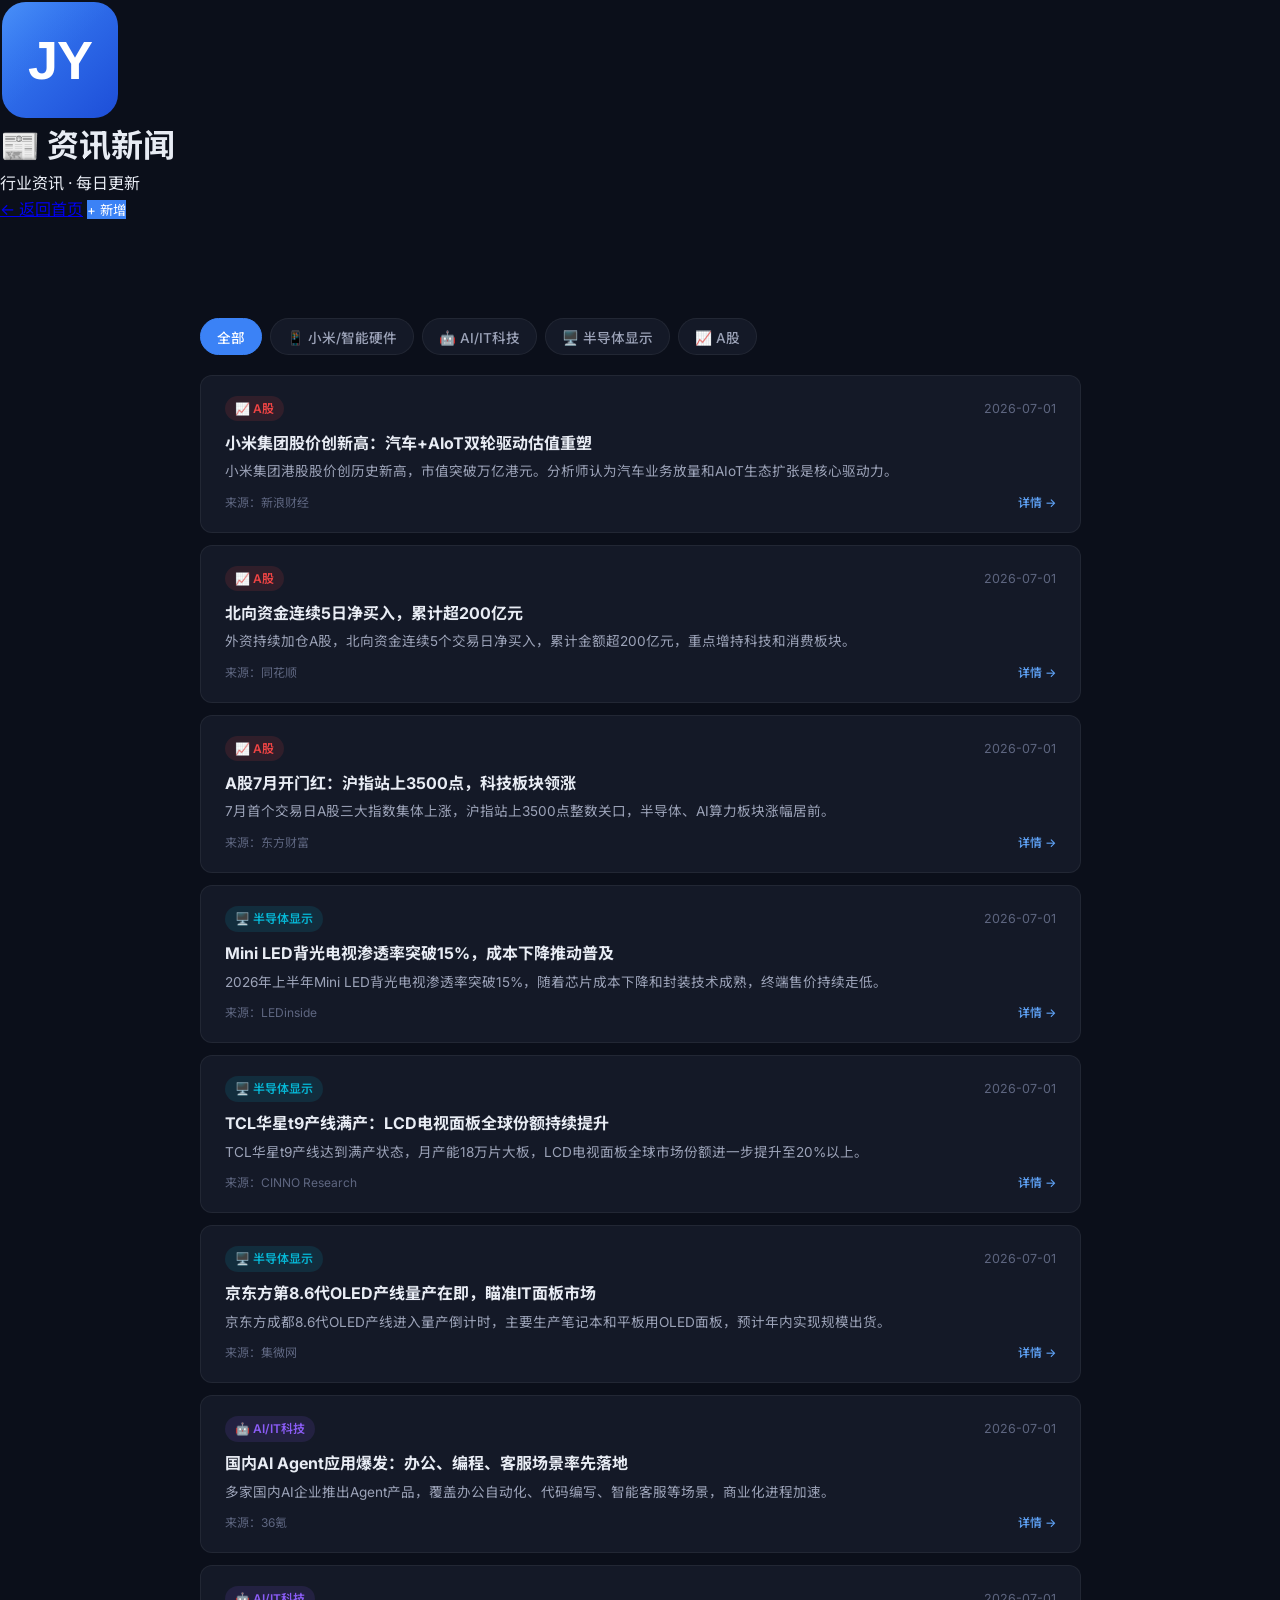
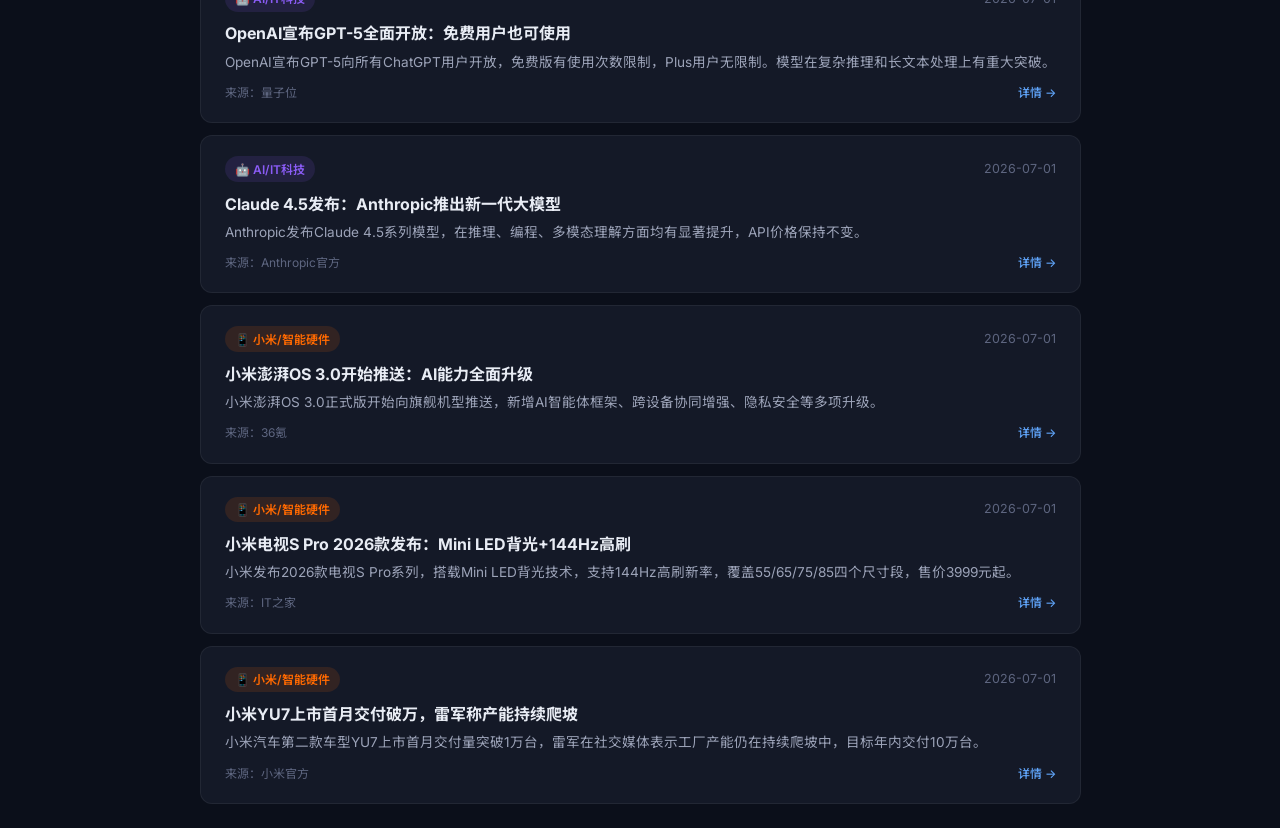
==== pages/news.html @ b3dff403 "替换工作复盘为资讯新闻：小米/智能硬件、AI/IT科技、半导体显示、A股 四板块 - 新增 js/data/news.js（4板块12条初始资讯） - 新增 pages/news.html（全部资讯页" ====
<!DOCTYPE html>
<html lang="zh-CN">
<head>
  <meta charset="UTF-8">
  <meta name="viewport" content="width=device-width, initial-scale=1.0">
  <title>资讯新闻 - 全部记录</title>
  <link rel="stylesheet" href="../css/style.css">
  <link rel="preconnect" href="https://fonts.googleapis.com">
  <link rel="preconnect" href="https://fonts.gstatic.com" crossorigin>
  <link href="https://fonts.googleapis.com/css2?family=Inter:wght@300;400;500;600;700;800&family=Noto+Sans+SC:wght@300;400;500;600;700&display=swap" rel="stylesheet">
  <link rel="shortcut icon" href="../assets/favicon.png">
  <link rel="icon" type="image/png" href="../assets/favicon-16.png" sizes="16x16">
  <link rel="icon" type="image/png" href="../assets/favicon.png" sizes="32x32">
  <link rel="icon" type="image/svg+xml" href="../assets/logo.svg">
</head>
<body>
  <!-- 顶部栏 -->
  <header class="top-bar">
    <div class="top-bar-inner">
      <div class="top-bar-left">
        <a href="../index.html" style="text-decoration:none;display:flex;"><img src="../assets/logo.svg" alt="JY" class="top-bar-avatar"></a>
        <div class="top-bar-info">
          <h1 class="top-bar-name">📰 资讯新闻</h1>
          <p class="top-bar-tagline">行业资讯 · 每日更新</p>
        </div>
      </div>
      <nav class="top-bar-nav">
        <a href="../index.html" class="top-nav-link">← 返回首页</a>
        <button class="top-nav-link" id="addBtn" style="background:var(--primary);color:white;border:none;cursor:pointer;font-family:var(--font-sans);">+ 新增</button>
      </nav>
    </div>
  </header>

  <!-- 主内容 -->
  <main class="news-page">
    <!-- 分类 Tab -->
    <div class="news-tabs" id="newsTabs"></div>
    <!-- 新闻列表 -->
    <div class="news-list-full" id="newsListFull"></div>
  </main>

  <!-- 新增模态框 -->
  <div class="modal-overlay" id="formOverlay">
    <div class="modal" id="formModal">
      <button class="modal-close" id="formClose">&times;</button>
      <div class="modal-header">
        <span class="modal-icon">📰</span>
        <h2 class="modal-title" id="formTitle">新增资讯</h2>
      </div>
      <div class="news-form">
        <div class="form-row">
          <div class="form-group form-group-half">
            <label class="form-label">分类</label>
            <select class="form-input" id="formCategory"></select>
          </div>
          <div class="form-group form-group-half">
            <label class="form-label">日期</label>
            <input type="date" class="form-input" id="formDate">
          </div>
        </div>
        <div class="form-group">
          <label class="form-label">标题</label>
          <input type="text" class="form-input" id="formNewsTitle" placeholder="输入新闻标题">
        </div>
        <div class="form-group">
          <label class="form-label">摘要</label>
          <textarea class="form-textarea" id="formSummary" rows="4" placeholder="输入新闻摘要..."></textarea>
        </div>
        <div class="form-row">
          <div class="form-group form-group-half">
            <label class="form-label">来源</label>
            <input type="text" class="form-input" id="formSource" placeholder="如：36氪、东方财富">
          </div>
          <div class="form-group form-group-half">
            <label class="form-label">原文链接（可选）</label>
            <input type="text" class="form-input" id="formLink" placeholder="https://...">
          </div>
        </div>
        <div class="form-actions">
          <button class="btn-outline-dark" id="formCancel">取消</button>
          <button class="btn-primary-dark" id="formSave">保存</button>
        </div>
      </div>
    </div>
  </div>

  <script src="../js/data/news.js"></script>
  <script>
    const STORAGE_KEY = 'news_user_entries';
    let currentTab = 'all';

    function getUserNews() {
      try { return JSON.parse(localStorage.getItem(STORAGE_KEY)) || []; }
      catch { return []; }
    }

    function saveUserNews(entries) {
      localStorage.setItem(STORAGE_KEY, JSON.stringify(entries));
    }

    function getAllNews() {
      const userNews = getUserNews();
      const deletedIds = new Set(userNews.filter(e => e._deleted).map(e => e.id));
      const validUser = userNews.filter(e => !e._deleted);
      const presetIds = new Set(NEWS_DATA.news.map(e => e.id));
      const merged = [...validUser.filter(e => !presetIds.has(e.id)), ...NEWS_DATA.news.filter(e => !deletedIds.has(e.id))];
      merged.sort((a, b) => b.date.localeCompare(a.date) || b.id.localeCompare(a.id));
      return merged;
    }

    function getCategoryMap() {
      const map = {};
      NEWS_DATA.categories.forEach(cat => { map[cat.id] = cat; });
      return map;
    }

    function renderTabs() {
      const tabsEl = document.getElementById('newsTabs');
      const catMap = getCategoryMap();
      tabsEl.innerHTML = `
        <button class="news-tab active" data-tab="all">全部</button>
        ${NEWS_DATA.categories.map(cat => `
          <button class="news-tab" data-tab="${cat.id}">${cat.icon} ${cat.title}</button>
        `).join('')}
      `;

      tabsEl.querySelectorAll('.news-tab').forEach(tab => {
        tab.addEventListener('click', () => {
          tabsEl.querySelectorAll('.news-tab').forEach(t => t.classList.remove('active'));
          tab.classList.add('active');
          currentTab = tab.dataset.tab;
          renderList();
        });
      });
    }

    function renderList() {
      const allNews = getAllNews();
      const catMap = getCategoryMap();
      const filtered = currentTab === 'all' ? allNews : allNews.filter(n => n.category === currentTab);
      const listEl = document.getElementById('newsListFull');

      if (filtered.length === 0) {
        listEl.innerHTML = '<div style="text-align:center;padding:3rem;color:var(--text-muted);">暂无资讯</div>';
        return;
      }

      listEl.innerHTML = filtered.map(item => {
        const cat = catMap[item.category];
        return `
          <div class="news-card" data-id="${item.id}">
            <div class="news-card-header">
              <span class="news-card-badge" style="background:${cat.color}20;color:${cat.color}">${cat.icon} ${cat.title}</span>
              <span class="news-card-date">${item.date}</span>
            </div>
            <div class="news-card-title">${item.title}</div>
            <div class="news-card-summary">${item.summary}</div>
            <div class="news-card-footer">
              <span class="news-card-source">来源：${item.source}</span>
              ${item.link && item.link !== '#' ? `<a href="${item.link}" target="_blank" class="news-card-link" onclick="event.stopPropagation()">查看原文 ↗</a>` : ''}
              <span class="news-card-action">详情 →</span>
            </div>
          </div>
        `;
      }).join('');

      listEl.querySelectorAll('.news-card').forEach(card => {
        card.addEventListener('click', () => openDetail(card.dataset.id));
      });
    }

    function openDetail(id) {
      const allNews = getAllNews();
      const item = allNews.find(n => n.id === id);
      if (!item) return;
      const cat = getCategoryMap()[item.category];

      document.getElementById('detailTitle').textContent = item.title;
      document.getElementById('detailCategory').innerHTML = `<span class="news-card-badge" style="background:${cat.color}20;color:${cat.color}">${cat.icon} ${cat.title}</span>`;
      document.getElementById('detailDate').textContent = item.date;
      document.getElementById('detailSource').textContent = '来源：' + item.source;
      document.getElementById('detailSummary').textContent = item.summary;
      const linkEl = document.getElementById('detailLink');
      if (item.link && item.link !== '#') {
        linkEl.href = item.link;
        linkEl.style.display = 'inline-flex';
      } else {
        linkEl.style.display = 'none';
      }

      document.getElementById('detailOverlay').classList.add('active');
      document.body.style.overflow = 'hidden';
    }

    function closeDetail() {
      document.getElementById('detailOverlay').classList.remove('active');
      document.body.style.overflow = '';
    }

    // ============================================
    // 新增
    // ============================================
    function initForm() {
      const catSel = document.getElementById('formCategory');
      catSel.innerHTML = NEWS_DATA.categories.map(cat =>
        `<option value="${cat.id}">${cat.icon} ${cat.title}</option>`
      ).join('');

      const today = new Date().toISOString().split('T')[0];
      document.getElementById('formDate').value = today;
      document.getElementById('formNewsTitle').value = '';
      document.getElementById('formSummary').value = '';
      document.getElementById('formSource').value = '';
      document.getElementById('formLink').value = '';
    }

    function openForm() {
      initForm();
      document.getElementById('formOverlay').classList.add('active');
      document.body.style.overflow = 'hidden';
    }

    function closeForm() {
      document.getElementById('formOverlay').classList.remove('active');
      document.body.style.overflow = '';
    }

    function saveForm() {
      const category = document.getElementById('formCategory').value;
      const date = document.getElementById('formDate').value;
      const title = document.getElementById('formNewsTitle').value.trim();
      const summary = document.getElementById('formSummary').value.trim();
      const source = document.getElementById('formSource').value.trim();
      const link = document.getElementById('formLink').value.trim();

      if (!title) { alert('请输入标题'); return; }
      if (!date) { alert('请选择日期'); return; }

      const id = 'user-' + Date.now();
      const newEntry = { id, category, date, title, summary: summary || '暂无摘要', source: source || '未知', link: link || '#' };

      const userNews = getUserNews();
      userNews.push(newEntry);
      saveUserNews(userNews);
      closeForm();
      renderList();
    }

    // ============================================
    // 事件绑定
    // ============================================
    document.addEventListener('DOMContentLoaded', () => {
      renderTabs();
      renderList();

      document.getElementById('addBtn').addEventListener('click', openForm);
      document.getElementById('formClose').addEventListener('click', closeForm);
      document.getElementById('formCancel').addEventListener('click', closeForm);
      document.getElementById('formSave').addEventListener('click', saveForm);
      document.getElementById('detailClose').addEventListener('click', closeDetail);

      document.getElementById('formOverlay').addEventListener('click', (e) => {
        if (e.target.id === 'formOverlay') closeForm();
      });
      document.getElementById('detailOverlay').addEventListener('click', (e) => {
        if (e.target.id === 'detailOverlay') closeDetail();
      });

      document.addEventListener('keydown', (e) => {
        if (e.key === 'Escape') {
          if (document.getElementById('formOverlay').classList.contains('active')) closeForm();
          if (document.getElementById('detailOverlay').classList.contains('active')) closeDetail();
        }
      });
    });
  </script>

  <!-- 详情模态框 -->
  <div class="modal-overlay" id="detailOverlay">
    <div class="modal" id="detailModal">
      <button class="modal-close" id="detailClose">&times;</button>
      <div class="modal-header">
        <span class="modal-icon">📰</span>
        <h2 class="modal-title" id="detailTitle"></h2>
      </div>
      <div style="display:flex;align-items:center;gap:0.75rem;margin-bottom:1rem;padding-bottom:0.75rem;border-bottom:1px solid var(--border);">
        <span id="detailCategory"></span>
        <span id="detailDate" style="font-size:0.82rem;color:var(--text-muted);"></span>
        <span id="detailSource" style="font-size:0.82rem;color:var(--text-muted);margin-left:auto;"></span>
      </div>
      <div class="modal-body" id="detailSummary" style="font-size:0.92rem;line-height:1.8;color:var(--text-secondary);"></div>
      <div style="margin-top:1.25rem;padding-top:0.75rem;border-top:1px solid var(--border);">
        <a href="#" target="_blank" id="detailLink" class="btn-outline-dark" style="display:inline-flex;align-items:center;gap:0.3rem;text-decoration:none;">查看原文 ↗</a>
      </div>
    </div>
  </div>

  <style>
    .news-page {
      max-width: 1100px;
      margin: 0 auto;
      padding: 1.5rem;
      padding-top: calc(var(--top-bar-h, 72px) + 1.5rem);
    }

    /* 分类 Tab */
    .news-tabs {
      display: flex;
      gap: 0.5rem;
      margin-bottom: 1.25rem;
      flex-wrap: wrap;
    }

    .news-tab {
      padding: 0.45rem 1rem;
      font-size: 0.85rem;
      font-weight: 500;
      border: 1px solid var(--border);
      border-radius: 999px;
      background: var(--bg-card);
      color: var(--text-secondary);
      cursor: pointer;
      transition: var(--transition);
      font-family: var(--font-sans);
    }

    .news-tab:hover {
      border-color: var(--border-hover);
      color: var(--text);
    }

    .news-tab.active {
      background: var(--primary);
      color: white;
      border-color: var(--primary);
    }

    /* 新闻卡片列表 */
    .news-list-full {
      display: flex;
      flex-direction: column;
      gap: 0.75rem;
    }

    .news-card {
      background: var(--bg-card);
      border: 1px solid var(--border);
      border-radius: var(--radius);
      padding: 1.25rem 1.5rem;
      cursor: pointer;
      transition: var(--transition);
    }

    .news-card:hover {
      border-color: var(--border-hover);
      box-shadow: var(--shadow-md);
    }

    .news-card-header {
      display: flex;
      align-items: center;
      justify-content: space-between;
      margin-bottom: 0.6rem;
    }

    .news-card-badge {
      font-size: 0.75rem;
      font-weight: 600;
      padding: 0.2rem 0.65rem;
      border-radius: 999px;
    }

    .news-card-date {
      font-size: 0.78rem;
      color: var(--text-muted);
    }

    .news-card-title {
      font-size: 1rem;
      font-weight: 700;
      color: var(--text);
      margin-bottom: 0.4rem;
      line-height: 1.5;
    }

    .news-card-summary {
      font-size: 0.85rem;
      color: var(--text-secondary);
      line-height: 1.6;
      margin-bottom: 0.6rem;
    }

    .news-card-footer {
      display: flex;
      align-items: center;
      gap: 0.75rem;
    }

    .news-card-source {
      font-size: 0.75rem;
      color: var(--text-muted);
    }

    .news-card-link {
      font-size: 0.75rem;
      color: var(--primary-light);
      text-decoration: none;
    }

    .news-card-link:hover {
      text-decoration: underline;
    }

    .news-card-action {
      font-size: 0.75rem;
      color: var(--primary-light);
      font-weight: 500;
      margin-left: auto;
    }

    /* 表单 */
    .news-form {
      display: flex;
      flex-direction: column;
      gap: 1rem;
    }

    .form-row {
      display: flex;
      gap: 0.75rem;
    }

    .form-group-half { flex: 1; }

    .form-group {
      display: flex;
      flex-direction: column;
      gap: 0.35rem;
    }

    .form-label {
      font-size: 0.85rem;
      font-weight: 600;
      color: var(--text);
    }

    .form-input,
    .form-textarea {
      background: var(--bg-elevated);
      border: 1px solid var(--border);
      border-radius: var(--radius-sm);
      padding: 0.55rem 0.875rem;
      font-size: 0.88rem;
      color: var(--text);
      font-family: var(--font-sans);
      transition: var(--transition);
    }

    .form-input:focus,
    .form-textarea:focus {
      outline: none;
      border-color: var(--primary);
      box-shadow: 0 0 0 2px var(--primary-50);
    }

    .form-textarea {
      resize: vertical;
      line-height: 1.6;
    }

    .form-actions {
      display: flex;
      gap: 0.75rem;
      justify-content: flex-end;
      padding-top: 0.5rem;
    }

    .btn-outline-dark {
      padding: 0.5rem 1.25rem;
      font-size: 0.85rem;
      font-weight: 500;
      background: var(--bg-elevated);
      color: var(--text-secondary);
      border: 1px solid var(--border);
      border-radius: var(--radius-sm);
      cursor: pointer;
      transition: var(--transition);
      font-family: var(--font-sans);
    }

    .btn-outline-dark:hover {
      border-color: var(--border-hover);
      color: var(--text);
    }

    .btn-primary-dark {
      padding: 0.5rem 1.25rem;
      font-size: 0.85rem;
      font-weight: 600;
      background: var(--primary);
      color: white;
      border: none;
      border-radius: var(--radius-sm);
      cursor: pointer;
      transition: var(--transition);
      font-family: var(--font-sans);
    }

    .btn-primary-dark:hover {
      background: var(--primary-dark);
    }

    @media (max-width: 768px) {
      .form-row { flex-direction: column; gap: 0.75rem; }
      .news-tabs { gap: 0.35rem; }
      .news-tab { font-size: 0.78rem; padding: 0.35rem 0.75rem; }
    }
  </style>
</body>
</html>
---- css/style.css ----
/* ============================================
   个人主页 - 暗色 Dashboard 布局
   ============================================ */

:root {
  --primary: #3b82f6;
  --primary-light: #60a5fa;
  --primary-dark: #2563eb;
  --primary-50: rgba(59,130,246,0.1);
  --primary-100: rgba(59,130,246,0.2);

  --accent: #f59e0b;

  --bg: #0b0f1a;
  --bg-card: #141927;
  --bg-card-hover: #1a2035;
  --bg-elevated: #1e2538;
  --bg-dark: #080b14;

  --text: #e8ecf4;
  --text-secondary: #9ca3b8;
  --text-muted: #5e6680;
  --text-inverse: #f8fafc;

  --border: rgba(255,255,255,0.06);
  --border-light: rgba(255,255,255,0.04);
  --border-hover: rgba(255,255,255,0.12);

  --shadow: 0 1px 3px rgba(0,0,0,0.3), 0 1px 2px rgba(0,0,0,0.2);
  --shadow-md: 0 4px 12px rgba(0,0,0,0.3);
  --shadow-lg: 0 12px 24px rgba(0,0,0,0.4);

  --radius-sm: 8px;
  --radius: 12px;
  --radius-lg: 16px;

  --transition: all 0.25s cubic-bezier(0.4, 0, 0.2, 1);

  --font-sans: 'Inter', 'Noto Sans SC', -apple-system, BlinkMacSystemFont, sans-serif;
}

*, *::before, *::after { margin: 0; padding: 0; box-sizing: border-box; }

html {
  scroll-behavior: smooth;
  scroll-padding-top: 92px;
}

body {
  font-family: var(--font-sans);
  background: var(--bg);
  color: var(--text);
  line-height: 1.6;
  -webkit-font-smoothing: antialiased;
  min-height: 100vh;
  display: flex;
  flex-direction: column;
}

/* ============================================
   Hero 区域（带背景图，与导航融合）
   ============================================ */
.hero {
  position: sticky;
  top: 0;
  z-index: 100;
  height: 84px;
  background: url('../assets/hero-bg.jpg') top center/cover no-repeat;
  display: flex;
  flex-direction: column;
}

.hero::before {
  content: '';
  position: absolute;
  inset: 0;
  background: rgba(15, 23, 42, 0.55);
}

/* 导航栏融入 hero */
.hero-nav {
  position: relative;
  z-index: 2;
  width: 100%;
  max-width: 1400px;
  margin: 0 auto;
  padding: 0 1.5rem;
  height: 100%;
  display: flex;
  align-items: center;
  justify-content: space-between;
}

.hero-nav-left {
  display: flex;
  flex-direction: column;
  gap: 0;
}

.hero-nav-left-row1 {
  display: flex;
  align-items: center;
  gap: 0.5rem;
}

.hero-nav-logo {
  width: 32px;
  height: 32px;
  border-radius: 8px;
}

.hero-nav-name {
  font-size: 0.9rem;
  font-weight: 700;
  color: white;
}

.hero-nav-tagline {
  font-size: 0.72rem;
  color: rgba(255,255,255,0.7);
  padding-left: calc(32px + 0.5rem);
  white-space: nowrap;
  line-height: 1;
}

.hero-nav-links {
  display: flex;
  gap: 0.15rem;
}

.hero-nav-link {
  padding: 0.35rem 0.65rem;
  font-size: 0.78rem;
  font-weight: 500;
  color: rgba(255,255,255,0.6);
  border-radius: 6px;
  transition: var(--transition);
  text-decoration: none;
  white-space: nowrap;
  position: relative;
}

.hero-nav-link:hover {
  color: white;
  background: rgba(255,255,255,0.1);
}

.hero-nav-link.active {
  color: white;
  background: rgba(255,255,255,0.15);
}

.hero-nav-link.active::after {
  content: '';
  position: absolute;
  bottom: 0;
  left: 50%;
  transform: translateX(-50%);
  width: 60%;
  height: 2px;
  background: white;
  border-radius: 1px;
}

/* Hero 主内容（窄屏隐藏） */
.hero-content {
  display: none;
}

.hero-avatar {
  width: 72px;
  height: 72px;
  border-radius: 14px;
  margin-bottom: 0.75rem;
  box-shadow: 0 4px 20px rgba(0,0,0,0.3);
}

.hero-name {
  font-size: 2.5rem;
  font-weight: 800;
  color: white;
  margin-bottom: 0.5rem;
  text-shadow: 0 2px 10px rgba(0,0,0,0.3);
}

.hero-tagline {
  font-size: 1rem;
  color: rgba(255,255,255,0.85);
  max-width: 700px;
  line-height: 1.6;
  text-shadow: 0 1px 6px rgba(0,0,0,0.2);
}


/* ============================================
   关于我 (About / Resume)
   ============================================ */
.about-section {
  max-width: 1400px;
  margin: 0 auto;
  padding: 0 1.5rem 1rem;
  display: flex;
  flex-direction: column;
  gap: 1rem;
}

.about-card {
  background: var(--bg-card);
  border: 1px solid var(--border);
  border-radius: var(--radius);
  padding: 1.5rem 2rem;
}

.about-section-title {
  font-size: 1.05rem;
  font-weight: 700;
  color: var(--text);
  margin-bottom: 1rem;
  padding-bottom: 0.5rem;
  border-bottom: 1px solid var(--border);
}

.about-intro {
  font-size: 0.9rem;
  color: var(--text-secondary);
  line-height: 1.7;
  margin-bottom: 1.25rem;
  padding-bottom: 1.25rem;
  border-bottom: 1px solid var(--border);
}

/* 工作经历 */
.about-exp-list {
  display: flex;
  flex-direction: column;
  gap: 1rem;
}

.about-exp-item {
  padding-bottom: 1rem;
  border-bottom: 1px solid var(--border);
}

.about-exp-item:last-child {
  padding-bottom: 0;
  border-bottom: none;
}

.about-exp-header {
  display: flex;
  justify-content: space-between;
  align-items: center;
  margin-bottom: 0.2rem;
}

.about-exp-company {
  font-weight: 600;
  font-size: 0.88rem;
  color: var(--text);
}

.about-exp-date {
  font-size: 0.72rem;
  color: var(--text-muted);
}

.about-exp-role {
  font-size: 0.8rem;
  color: var(--primary-light);
  font-weight: 500;
  margin-bottom: 0.4rem;
}

.about-exp-list-detail {
  list-style: none;
  margin: 0;
}

.about-exp-list-detail li {
  font-size: 0.78rem;
  color: var(--text-secondary);
  padding: 0.15rem 0;
  padding-left: 0.85rem;
  position: relative;
}

.about-exp-list-detail li::before {
  content: '•';
  position: absolute;
  left: 0;
  color: var(--primary-light);
}

/* 项目经验标题栏 */
.about-projects-exp .about-section-title {
  margin-bottom: 1rem;
  padding-bottom: 0.5rem;
  border-bottom: 1px solid var(--border);
}

.proj-exp-item {
  margin-bottom: 1rem;
  padding-bottom: 1rem;
  border-bottom: 1px solid var(--border);
}

.proj-exp-item:last-child {
  margin-bottom: 0;
  padding-bottom: 0;
  border-bottom: none;
}

.proj-exp-header {
  display: flex;
  align-items: center;
  gap: 0.5rem;
  margin-bottom: 0.35rem;
  flex-wrap: wrap;
}

.proj-exp-title {
  font-weight: 600;
  font-size: 0.88rem;
  color: var(--text);
}

.proj-exp-tag {
  font-size: 0.65rem;
  font-weight: 500;
  background: rgba(34,197,94,0.1);
  color: #4ade80;
  padding: 0.1rem 0.5rem;
  border-radius: 100px;
}

.proj-exp-date {
  font-size: 0.72rem;
  color: var(--text-muted);
  margin-left: auto;
}

.proj-exp-item p {
  font-size: 0.82rem;
  color: var(--text-secondary);
  line-height: 1.6;
}

/* ============================================
   Dashboard 四宫格
   ============================================ */
.dashboard {
  flex: 1;
  max-width: 1400px;
  width: 100%;
  margin: 0 auto;
  padding: 1rem 1.5rem;
  display: grid;
  grid-template-columns: 1fr 1fr;
  grid-template-rows: auto auto;
  gap: 1rem;
}

.dash-card {
  background: var(--bg-card);
  border-radius: var(--radius);
  border: 1px solid var(--border);
  display: flex;
  flex-direction: column;
  overflow: hidden;
  min-height: 0;
  transition: var(--transition);
}

.dash-card:hover {
  border-color: var(--border-hover);
}

.dash-card-header {
  display: flex;
  align-items: center;
  justify-content: space-between;
  padding: 0.75rem 1.25rem;
  border-bottom: 1px solid var(--border);
  flex-shrink: 0;
}

.dash-card-header h2 {
  font-size: 0.95rem;
  font-weight: 700;
  display: flex;
  align-items: center;
  gap: 0.5rem;
  color: var(--text);
}

.dash-icon {
  font-size: 1rem;
}

.dash-badge {
  font-size: 0.68rem;
  font-weight: 600;
  color: var(--primary-light);
  background: var(--primary-50);
  padding: 0.15rem 0.5rem;
  border-radius: 100px;
}

.dash-more-btn {
  font-size: 0.72rem;
  font-weight: 500;
  color: var(--text-muted);
  background: none;
  border: 1px solid var(--border);
  padding: 0.2rem 0.5rem;
  border-radius: 6px;
  cursor: pointer;
  transition: var(--transition);
  font-family: var(--font-sans);
}

.dash-more-btn:hover {
  color: var(--primary-light);
  border-color: var(--primary-100);
  background: var(--primary-50);
}

.dash-card-body {
  padding: 1rem 1.25rem;
  flex: 1;
  overflow-y: auto;
  max-height: 420px;
}

/* ============================================
   知识学习 - 四宫格卡片
   ============================================ */
.knowledge-grid {
  display: grid;
  grid-template-columns: 1fr 1fr;
  gap: 0.75rem;
  height: 100%;
}

.knowledge-card {
  background: var(--bg-elevated);
  border-radius: var(--radius);
  border: 1px solid var(--border);
  padding: 1.25rem;
  cursor: pointer;
  transition: var(--transition);
  display: flex;
  flex-direction: column;
  align-items: center;
  justify-content: center;
  text-align: center;
  position: relative;
  overflow: hidden;
}

.knowledge-card::before {
  content: '';
  position: absolute;
  inset: 0;
  background: var(--card-glow, var(--primary-50));
  opacity: 0;
  transition: opacity 0.3s ease;
}

.knowledge-card:hover {
  border-color: var(--border-hover);
  transform: translateY(-2px);
  box-shadow: var(--shadow-md);
}

.knowledge-card:hover::before {
  opacity: 1;
}

.knowledge-card > * {
  position: relative;
  z-index: 1;
}

.knowledge-card-icon {
  font-size: 2rem;
  margin-bottom: 0.5rem;
}

.knowledge-card-title {
  font-size: 0.95rem;
  font-weight: 700;
  color: var(--text);
  margin-bottom: 0.2rem;
}


/* ============================================
   资讯新闻
   ============================================ */
.news-entry {
  padding: 0.75rem 0;
  border-bottom: 1px solid var(--border);
  cursor: pointer;
  transition: var(--transition);
}

.news-entry:last-child { border-bottom: none; }

.news-entry:hover { padding-left: 0.35rem; }

.news-entry-header {
  display: flex;
  align-items: center;
  justify-content: space-between;
  margin-bottom: 0.35rem;
}

.news-entry-badge {
  font-size: 0.68rem;
  font-weight: 600;
  padding: 0.12rem 0.5rem;
  border-radius: 100px;
}

.news-entry-date {
  font-size: 0.68rem;
  color: var(--text-muted);
}

.news-entry-title {
  font-size: 0.88rem;
  font-weight: 600;
  color: var(--text);
  margin-bottom: 0.2rem;
  line-height: 1.5;
}

.news-entry-summary {
  font-size: 0.78rem;
  color: var(--text-secondary);
  display: -webkit-box;
  -webkit-line-clamp: 2;
  -webkit-box-orient: vertical;
  overflow: hidden;
  line-height: 1.5;
}

/* 详情模态框内新闻样式 */
.news-detail-list {
  display: flex;
  flex-direction: column;
  gap: 1.25rem;
}

.news-detail-item {
  padding-bottom: 1.25rem;
  border-bottom: 1px solid var(--border);
}

.news-detail-item:last-child { border-bottom: none; }

.news-detail-date {
  font-size: 0.75rem;
  color: var(--text-muted);
  margin-bottom: 0.3rem;
}

.news-detail-title {
  font-size: 1rem;
  font-weight: 700;
  color: var(--text);
  margin-bottom: 0.4rem;
  line-height: 1.5;
}

.news-detail-summary {
  font-size: 0.88rem;
  color: var(--text-secondary);
  line-height: 1.7;
  margin-bottom: 0.5rem;
}

.news-detail-meta {
  display: flex;
  align-items: center;
  gap: 0.75rem;
}

.news-detail-source {
  font-size: 0.75rem;
  color: var(--text-muted);
}

.news-detail-link {
  font-size: 0.75rem;
  color: var(--primary-light);
  text-decoration: none;
}

.news-detail-link:hover { text-decoration: underline; }

/* ============================================
   兴趣分享
   ============================================ */
.interests-mini-grid {
  display: grid;
  grid-template-columns: 1fr 1fr;
  gap: 0.65rem;
  height: 100%;
}

.interest-mini {
  border-radius: var(--radius);
  padding: 1rem 0.75rem;
  cursor: pointer;
  transition: var(--transition);
  text-align: center;
  position: relative;
  overflow: hidden;
  border: 1px solid transparent;
}

.interest-mini:hover {
  transform: translateY(-2px);
  box-shadow: var(--shadow-md);
  border-color: rgba(255,255,255,0.1);
}

.interest-mini-icon {
  font-size: 1.75rem;
  margin-bottom: 0.25rem;
}

.interest-mini-title {
  font-size: 0.85rem;
  font-weight: 700;
  color: var(--text);
  margin-bottom: 0.1rem;
}


/* ============================================
   个人项目
   ============================================ */
.project-mini {
  display: flex;
  gap: 0.875rem;
  padding: 0.75rem 0;
  border-bottom: 1px solid var(--border);
  cursor: pointer;
  transition: var(--transition);
}

.project-mini:last-child { border-bottom: none; }

.project-mini:hover { padding-left: 0.5rem; }

.project-mini-icon {
  font-size: 1.75rem;
  flex-shrink: 0;
  width: 44px;
  height: 44px;
  display: flex;
  align-items: center;
  justify-content: center;
  background: var(--bg-elevated);
  border-radius: var(--radius-sm);
  border: 1px solid var(--border);
}

.project-mini-info { flex: 1; min-width: 0; }

.project-mini-title {
  font-size: 0.9rem;
  font-weight: 700;
  color: var(--text);
  margin-bottom: 0.1rem;
}


.project-mini-status {
  display: inline-flex;
  align-items: center;
  gap: 0.2rem;
  font-size: 0.65rem;
  font-weight: 600;
  padding: 0.1rem 0.45rem;
  border-radius: 100px;
  margin-top: 0.2rem;
}

.project-mini-status.active {
  background: rgba(34,197,94,0.15);
  color: #4ade80;
}

.project-mini-status.planning {
  background: rgba(245,158,11,0.15);
  color: #fbbf24;
}

.project-mini-status-dot {
  width: 5px;
  height: 5px;
  border-radius: 50%;
  background: currentColor;
}

/* ============================================
   联系栏
   ============================================ */
.contact-bar {
  background: var(--bg-card);
  border-top: 1px solid var(--border);
  padding: 0.6rem 0;
  font-size: 0.75rem;
}

.contact-bar-inner {
  max-width: 1400px;
  margin: 0 auto;
  padding: 0 1.5rem;
  display: flex;
  align-items: center;
  gap: 1.25rem;
  flex-wrap: wrap;
}

.contact-link {
  color: var(--text-muted);
  text-decoration: none;
  transition: var(--transition);
}

.contact-link:hover { color: var(--primary-light); }

.contact-copy {
  margin-left: auto;
  font-size: 0.7rem;
  color: var(--text-muted);
}

/* ============================================
   模态框
   ============================================ */
.modal-overlay {
  position: fixed;
  inset: 0;
  background: rgba(0, 0, 0, 0.7);
  backdrop-filter: blur(8px);
  z-index: 2000;
  display: flex;
  align-items: center;
  justify-content: center;
  opacity: 0;
  visibility: hidden;
  transition: var(--transition);
}

.modal-overlay.active {
  opacity: 1;
  visibility: visible;
}

.modal {
  background: var(--bg-card);
  border: 1px solid var(--border);
  border-radius: var(--radius-lg);
  width: 90%;
  max-width: 750px;
  max-height: 80vh;
  overflow-y: auto;
  padding: 2rem;
  position: relative;
  transform: scale(0.95) translateY(20px);
  transition: var(--transition);
  box-shadow: var(--shadow-lg);
}

.modal-overlay.active .modal {
  transform: scale(1) translateY(0);
}

.modal-close {
  position: absolute;
  top: 0.75rem;
  right: 0.75rem;
  width: 32px;
  height: 32px;
  background: var(--bg-elevated);
  border: 1px solid var(--border);
  border-radius: 50%;
  font-size: 1.2rem;
  cursor: pointer;
  display: flex;
  align-items: center;
  justify-content: center;
  color: var(--text-muted);
  transition: var(--transition);
}

.modal-close:hover {
  background: var(--border);
  color: var(--text);
}

.modal-header {
  display: flex;
  align-items: center;
  gap: 0.75rem;
  margin-bottom: 0.75rem;
  padding-bottom: 0.75rem;
  border-bottom: 1px solid var(--border);
}

.modal-icon { font-size: 1.5rem; }

.modal-title {
  font-size: 1.15rem;
  font-weight: 700;
  color: var(--text);
}

.modal-breadcrumb {
  display: flex;
  align-items: center;
  gap: 0.4rem;
  font-size: 0.78rem;
  color: var(--text-muted);
  margin-bottom: 1rem;
}

.modal-breadcrumb a {
  color: var(--primary-light);
  cursor: pointer;
  transition: var(--transition);
}

.modal-breadcrumb a:hover { text-decoration: underline; }

.modal-breadcrumb .sep { color: var(--text-muted); }

/* Modal 内容 */
.modal-body h3 {
  font-size: 1.1rem;
  font-weight: 700;
  color: var(--primary-light);
  margin: 1.5rem 0 0.6rem;
  padding-bottom: 0.35rem;
  border-bottom: 1px solid var(--border);
}

.modal-body h4 {
  font-size: 0.95rem;
  font-weight: 600;
  color: var(--text);
  margin: 1rem 0 0.4rem;
}

.modal-body p {
  color: var(--text-secondary);
  margin-bottom: 0.5rem;
  font-size: 0.88rem;
}

.modal-body ul, .modal-body ol {
  padding-left: 1.25rem;
  margin-bottom: 0.6rem;
  color: var(--text-secondary);
  font-size: 0.88rem;
}

.modal-body li { margin-bottom: 0.2rem; }

.modal-body table {
  width: 100%;
  border-collapse: collapse;
  margin: 0.6rem 0;
  font-size: 0.82rem;
}

.modal-body th, .modal-body td {
  border: 1px solid var(--border);
  padding: 0.4rem 0.6rem;
  text-align: left;
}

.modal-body th {
  background: var(--primary-dark);
  color: white;
  font-weight: 600;
}

.modal-body tr:nth-child(even) { background: rgba(255,255,255,0.02); }

.modal-body blockquote {
  background: var(--primary-50);
  border-left: 3px solid var(--primary);
  padding: 0.6rem 0.875rem;
  margin: 0.6rem 0;
  border-radius: 0 var(--radius-sm) var(--radius-sm) 0;
  color: var(--text-secondary);
  font-style: italic;
  font-size: 0.88rem;
}

.modal-body pre {
  background: var(--bg-dark);
  color: var(--text);
  padding: 0.6rem 0.875rem;
  border-radius: var(--radius-sm);
  overflow-x: auto;
  margin: 0.6rem 0;
  font-size: 0.8rem;
  border: 1px solid var(--border);
}

.modal-body strong {
  color: var(--text);
  font-weight: 600;
}

/* Modal 分类网格 */
.modal-category-grid {
  display: grid;
  grid-template-columns: repeat(auto-fill, minmax(150px, 1fr));
  gap: 0.6rem;
}

.modal-category-item {
  background: var(--bg-elevated);
  border-radius: var(--radius);
  padding: 0.875rem;
  cursor: pointer;
  transition: var(--transition);
  border: 1px solid var(--border);
  text-align: center;
}

.modal-category-item:hover {
  background: var(--bg-card-hover);
  border-color: var(--border-hover);
  transform: translateY(-2px);
}

.modal-category-icon {
  font-size: 1.3rem;
  margin-bottom: 0.2rem;
}

.modal-category-title {
  font-weight: 600;
  font-size: 0.85rem;
  color: var(--text);
}

.modal-category-count {
  font-size: 0.68rem;
  color: var(--text-muted);
}

/* Modal 知识点列表 */
.modal-topic-list {
  display: flex;
  flex-direction: column;
  gap: 0.4rem;
}

.modal-topic-item {
  display: flex;
  align-items: center;
  gap: 0.6rem;
  padding: 0.6rem 0.875rem;
  background: var(--bg-elevated);
  border-radius: var(--radius-sm);
  cursor: pointer;
  transition: var(--transition);
  border: 1px solid transparent;
}

.modal-topic-item:hover {
  background: var(--bg-card-hover);
  border-color: var(--border-hover);
  transform: translateX(4px);
}

.modal-topic-icon {
  font-size: 0.9rem;
  color: var(--primary-light);
}

.modal-topic-title {
  flex: 1;
  font-size: 0.88rem;
  font-weight: 500;
  color: var(--text);
}

.modal-topic-arrow {
  color: var(--text-muted);
  font-size: 0.75rem;
  transition: var(--transition);
}

.modal-topic-item:hover .modal-topic-arrow {
  color: var(--primary-light);
}

/* 兴趣文章列表 */
.article-list {
  display: flex;
  flex-direction: column;
  gap: 0.4rem;
}

.article-item {
  display: flex;
  align-items: center;
  gap: 0.6rem;
  padding: 0.6rem 0.875rem;
  background: var(--bg-elevated);
  border-radius: var(--radius-sm);
  transition: var(--transition);
  border: 1px solid var(--border);
  text-decoration: none;
}

.article-item:hover {
  background: var(--bg-card-hover);
  border-color: var(--border-hover);
  transform: translateX(4px);
}

.article-icon { font-size: 1.1rem; }

.article-info { flex: 1; }

.article-title {
  font-weight: 600;
  font-size: 0.85rem;
  color: var(--text);
}

.article-meta {
  font-size: 0.72rem;
  color: var(--text-muted);
}

.article-arrow {
  color: var(--text-muted);
  font-size: 0.8rem;
  transition: var(--transition);
}

.article-item:hover .article-arrow { color: var(--primary-light); }

/* ============================================
   响应式
   ============================================ */
@media (max-width: 900px) {
  .dashboard {
    grid-template-columns: 1fr;
    padding: 0.75rem;
  }

  .interests-mini-grid { grid-template-columns: 1fr 1fr; }
  .knowledge-grid { grid-template-columns: 1fr 1fr; }

  .hero { height: 56px; }
  .hero-nav-links { gap: 0; }
  .hero-nav-link { font-size: 0.7rem; padding: 0.25rem 0.4rem; }
  .hero-nav-tagline { display: none; }

  .about-exp-header { flex-direction: column; align-items: flex-start; gap: 0.15rem; }
}

@media (max-width: 480px) {
  .interests-mini-grid { grid-template-columns: 1fr; }
}

/* 滚动条 - 暗色主题 */
::-webkit-scrollbar { width: 5px; }
::-webkit-scrollbar-track { background: transparent; }
::-webkit-scrollbar-thumb { background: rgba(255,255,255,0.1); border-radius: 3px; }
::-webkit-scrollbar-thumb:hover { background: rgba(255,255,255,0.2); }
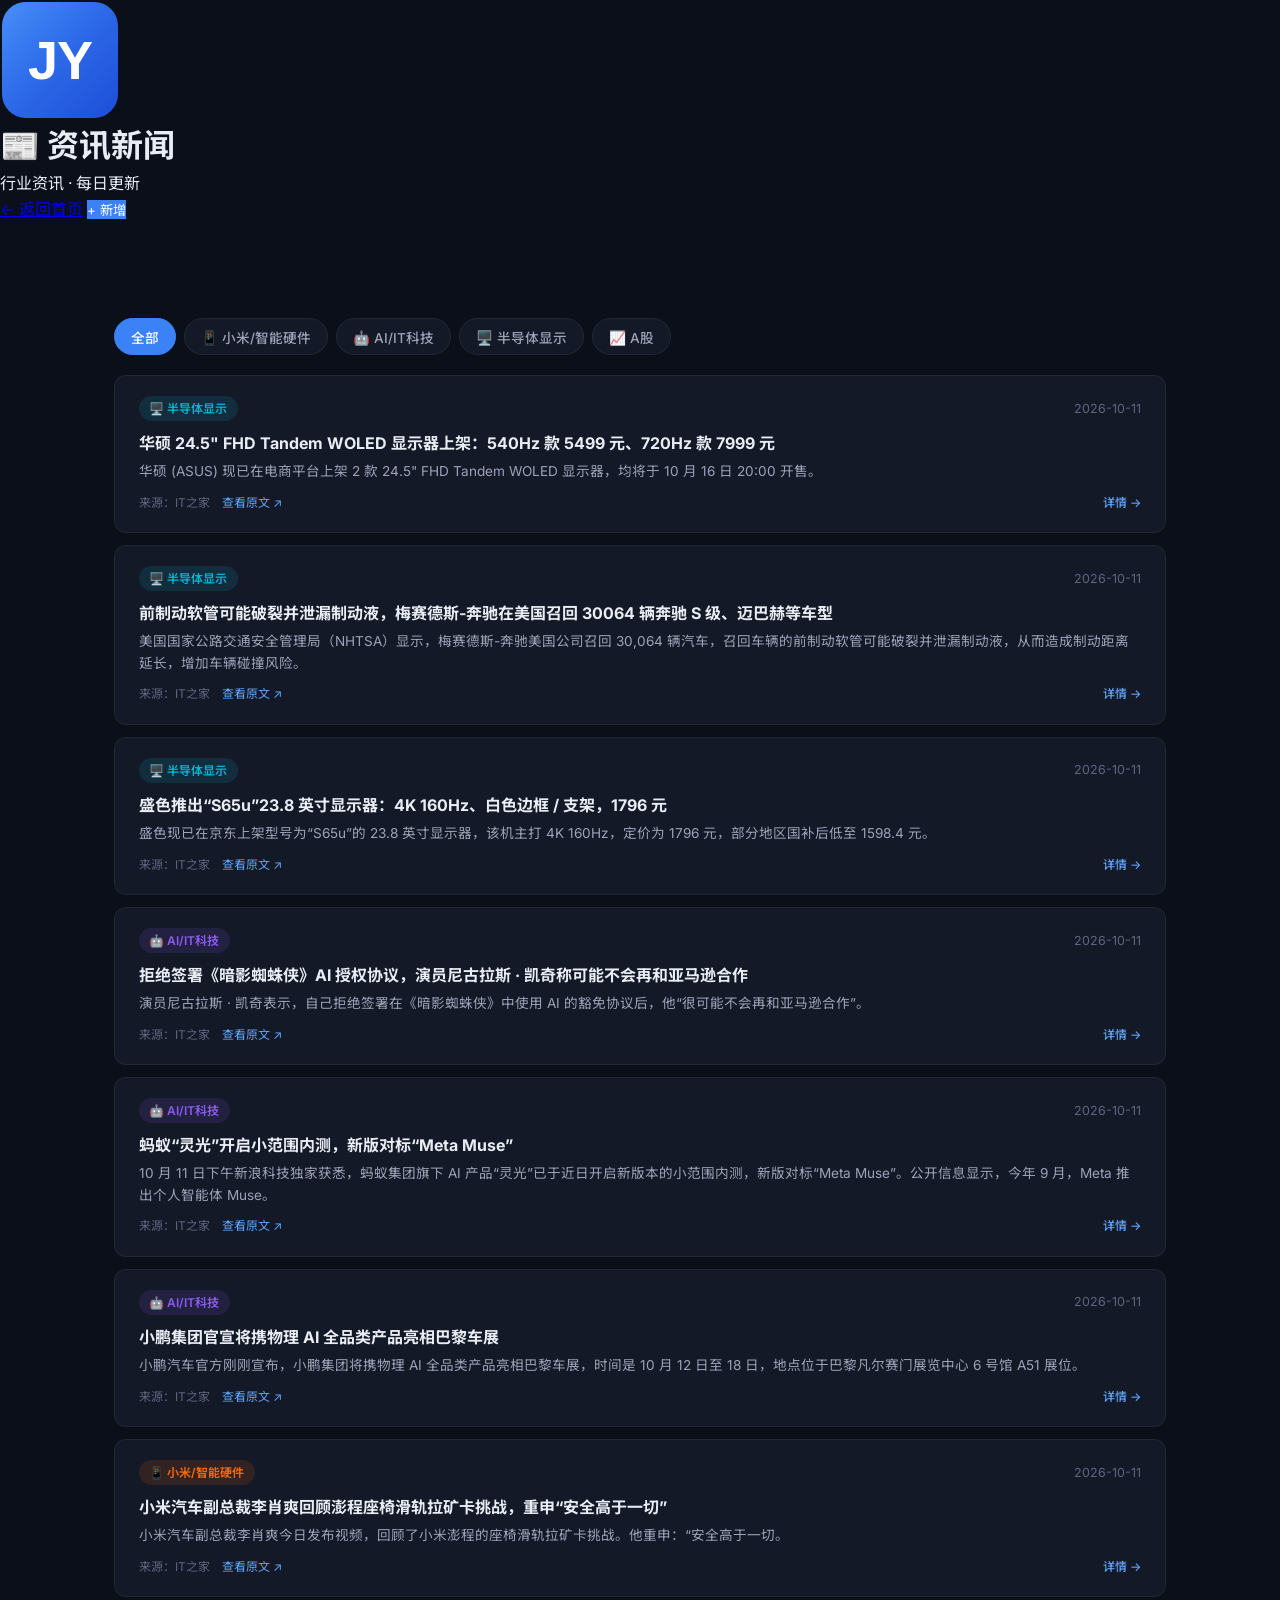
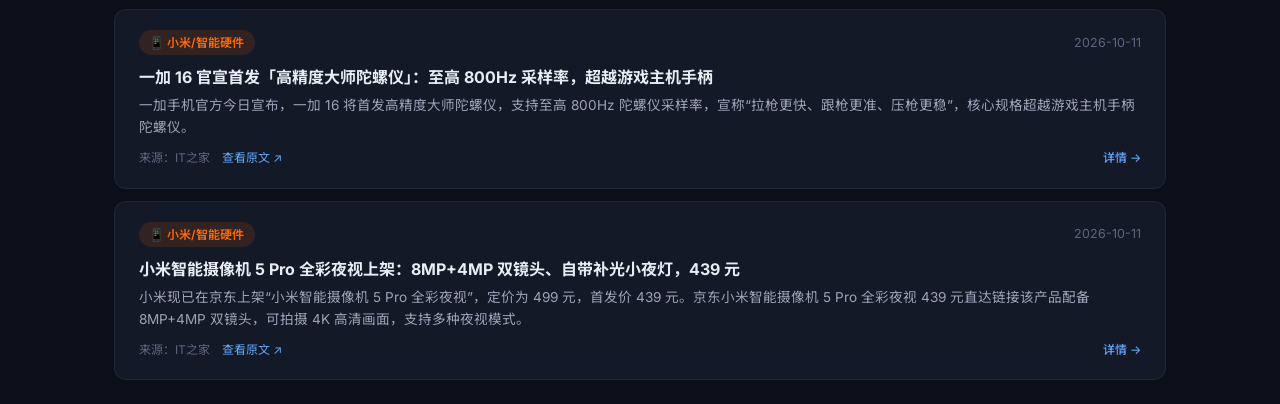
==== commit a19e274f: "优化: 压缩背景图、完善SEO、实现移动端汉堡菜单 - hero-bg.jpg 333KB→121KB（节省64%） - 新增 og-image.jpg 社交分享卡片图 - index.html/ne" ====
--- a/pages/news.html
+++ b/pages/news.html
@@ -3,7 +3,10 @@
 <head>
   <meta charset="UTF-8">
   <meta name="viewport" content="width=device-width, initial-scale=1.0">
-  <title>资讯新闻 - 全部记录</title>
+  <title>资讯新闻 - 全部记录 | John Young</title>
+  <meta name="description" content="小米/智能硬件、AI/IT科技、半导体显示、A股四大板块的资讯新闻合集">
+  <meta name="robots" content="index, follow">
+  <link rel="canonical" href="https://1151557129-lang.github.io/knowledge-base/pages/news.html">
   <link rel="stylesheet" href="../css/style.css">
   <link rel="preconnect" href="https://fonts.googleapis.com">
   <link rel="preconnect" href="https://fonts.gstatic.com" crossorigin>
--- a/css/style.css
+++ b/css/style.css
@@ -160,6 +160,46 @@
   height: 2px;
   background: white;
   border-radius: 1px;
+}
+
+/* 汉堡菜单按钮（移动端，默认隐藏） */
+.nav-toggle {
+  display: none;
+  flex-direction: column;
+  justify-content: center;
+  gap: 4px;
+  width: 36px;
+  height: 36px;
+  padding: 8px;
+  background: transparent;
+  border: none;
+  border-radius: 6px;
+  cursor: pointer;
+  flex-shrink: 0;
+}
+
+.nav-toggle:hover {
+  background: rgba(255,255,255,0.1);
+}
+
+.nav-toggle-bar {
+  display: block;
+  width: 100%;
+  height: 2px;
+  background: white;
+  border-radius: 1px;
+  transition: transform 0.25s ease, opacity 0.25s ease;
+}
+
+/* 汉堡按钮展开时变成 X */
+.nav-toggle.open .nav-toggle-bar:nth-child(1) {
+  transform: translateY(6px) rotate(45deg);
+}
+.nav-toggle.open .nav-toggle-bar:nth-child(2) {
+  opacity: 0;
+}
+.nav-toggle.open .nav-toggle-bar:nth-child(3) {
+  transform: translateY(-6px) rotate(-45deg);
 }
 
 /* Hero 主内容（窄屏隐藏） */
@@ -498,52 +538,64 @@
 /* ============================================
    资讯新闻
    ============================================ */
-.news-entry {
-  padding: 0.75rem 0;
+.news-group {
+  padding: 0.6rem 0;
   border-bottom: 1px solid var(--border);
   cursor: pointer;
   transition: var(--transition);
 }
 
-.news-entry:last-child { border-bottom: none; }
-
-.news-entry:hover { padding-left: 0.35rem; }
-
-.news-entry-header {
-  display: flex;
-  align-items: center;
-  justify-content: space-between;
-  margin-bottom: 0.35rem;
-}
-
-.news-entry-badge {
-  font-size: 0.68rem;
+.news-group:last-child { border-bottom: none; }
+
+.news-group:hover { padding-left: 0.35rem; }
+
+.news-group-header {
+  display: flex;
+  align-items: center;
+  gap: 0.5rem;
+  margin-bottom: 0.4rem;
+}
+
+.news-group-badge {
+  font-size: 0.72rem;
   font-weight: 600;
-  padding: 0.12rem 0.5rem;
+  padding: 0.15rem 0.55rem;
   border-radius: 100px;
 }
 
-.news-entry-date {
-  font-size: 0.68rem;
-  color: var(--text-muted);
-}
-
-.news-entry-title {
-  font-size: 0.88rem;
+.news-group-date {
+  font-size: 0.72rem;
+  color: var(--text-muted);
+}
+
+.news-group-item {
+  padding: 0.2rem 0 0.35rem 0.25rem;
+}
+
+.news-group-title {
+  font-size: 0.85rem;
   font-weight: 600;
   color: var(--text);
-  margin-bottom: 0.2rem;
   line-height: 1.5;
-}
-
-.news-entry-summary {
+  display: -webkit-box;
+  -webkit-line-clamp: 1;
+  -webkit-box-orient: vertical;
+  overflow: hidden;
+}
+
+.news-group-summary {
   font-size: 0.78rem;
   color: var(--text-secondary);
+  line-height: 1.6;
   display: -webkit-box;
-  -webkit-line-clamp: 2;
+  -webkit-line-clamp: 3;
   -webkit-box-orient: vertical;
   overflow: hidden;
-  line-height: 1.5;
+  margin-top: 0.15rem;
+}
+
+.news-group:hover .news-group-title {
+  color: var(--primary-light);
 }
 
 /* 详情模态框内新闻样式 */
@@ -1068,8 +1120,24 @@
   .knowledge-grid { grid-template-columns: 1fr 1fr; }
 
   .hero { height: 56px; }
-  .hero-nav-links { gap: 0; }
-  .hero-nav-link { font-size: 0.7rem; padding: 0.25rem 0.4rem; }
+  .nav-toggle { display: flex; }
+  .hero-nav-links {
+    position: absolute;
+    top: calc(100% + 8px);
+    right: 1.5rem;
+    flex-direction: column;
+    gap: 0;
+    background: rgba(11, 15, 26, 0.97);
+    border: 1px solid rgba(255,255,255,0.1);
+    border-radius: 10px;
+    padding: 0.4rem;
+    min-width: 150px;
+    box-shadow: 0 12px 32px rgba(0,0,0,0.5);
+    display: none;
+    z-index: 100;
+  }
+  .hero-nav-links.open { display: flex; }
+  .hero-nav-link { font-size: 0.85rem; padding: 0.6rem 0.75rem; border-radius: 6px; }
   .hero-nav-tagline { display: none; }
 
   .about-exp-header { flex-direction: column; align-items: flex-start; gap: 0.15rem; }
